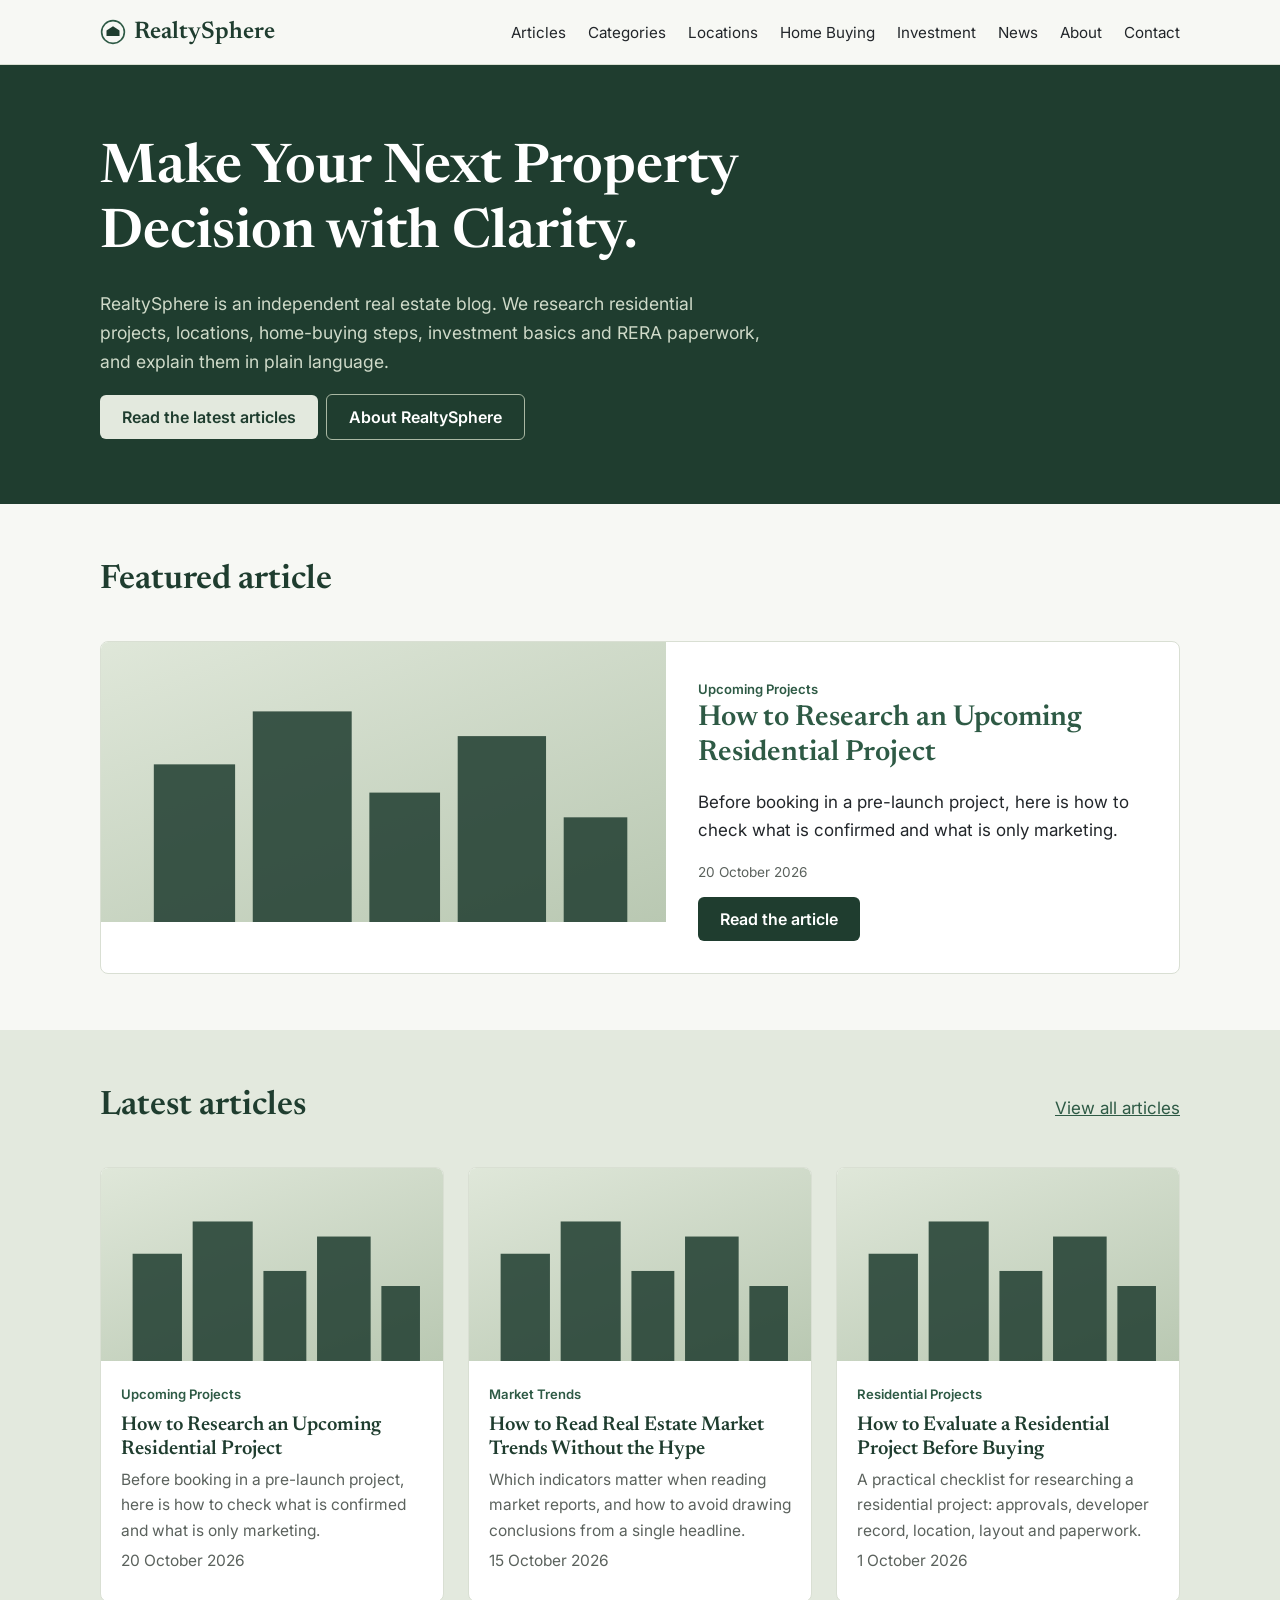
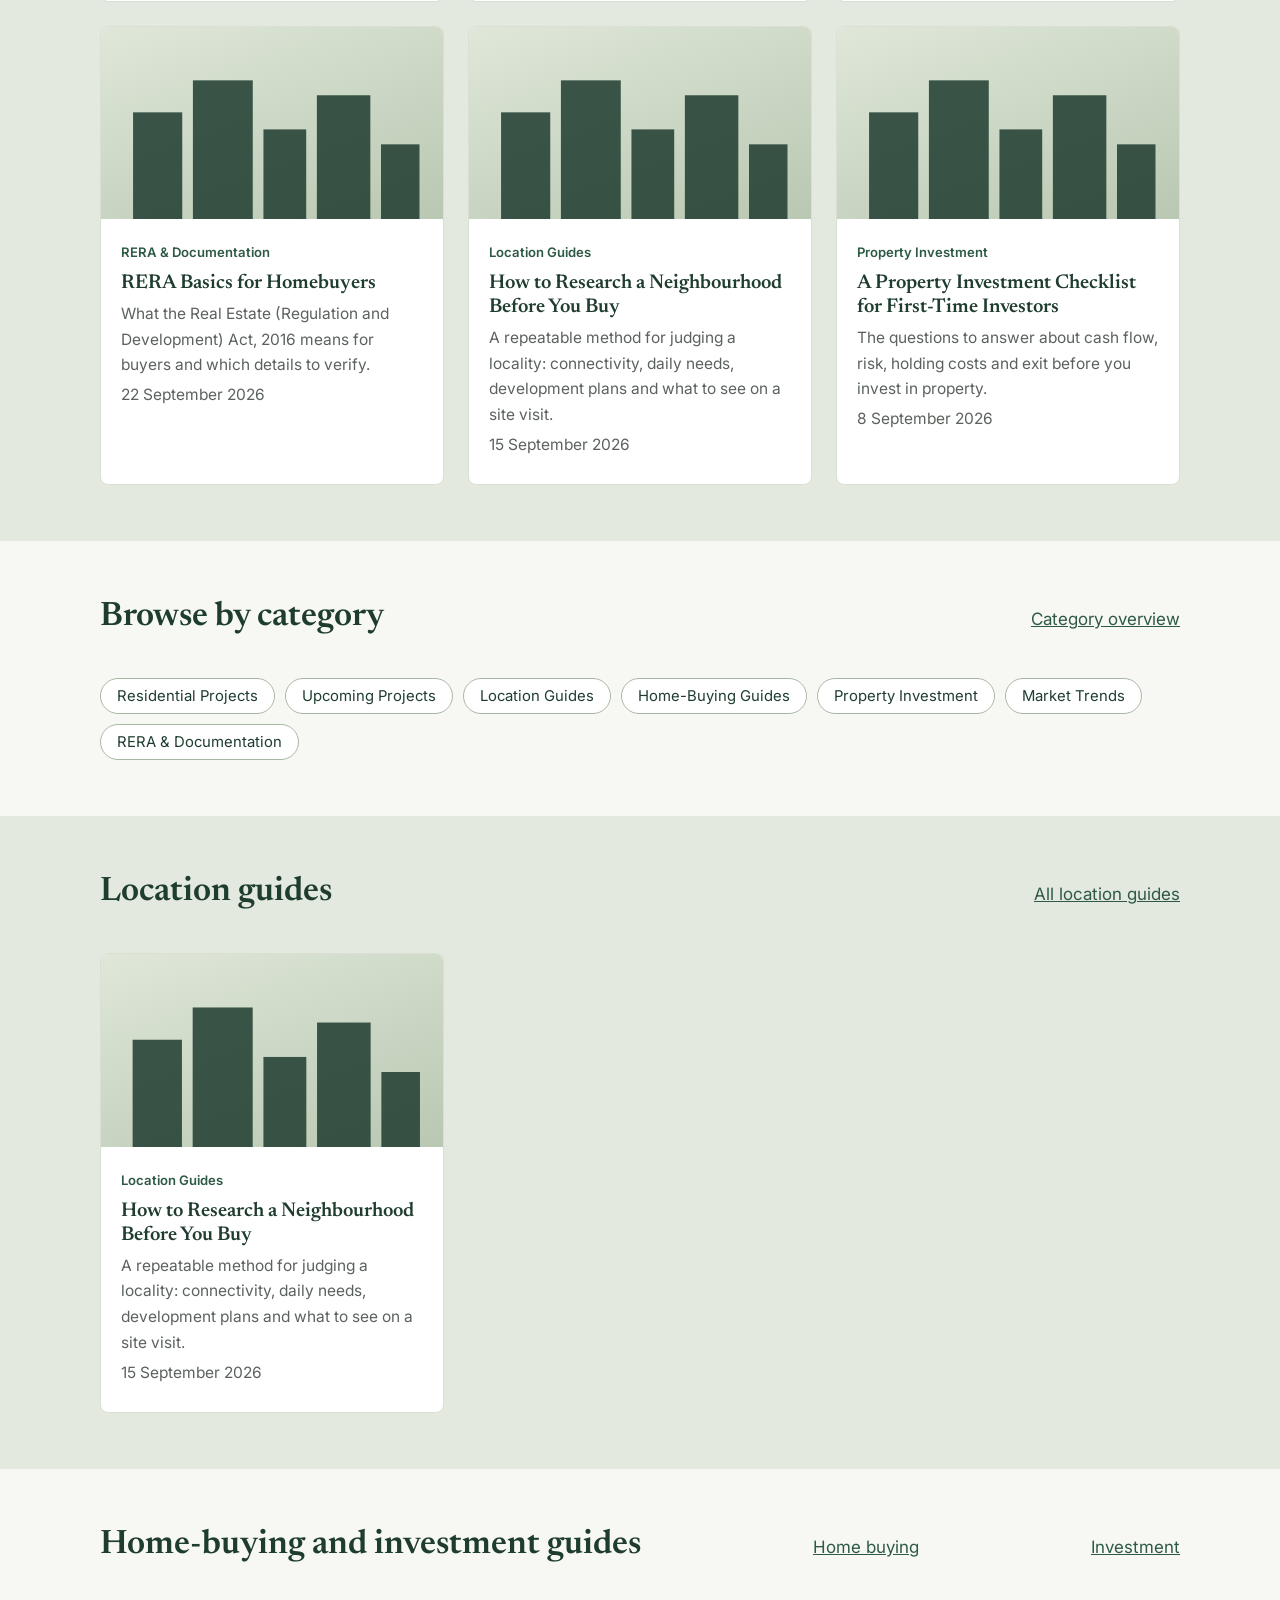
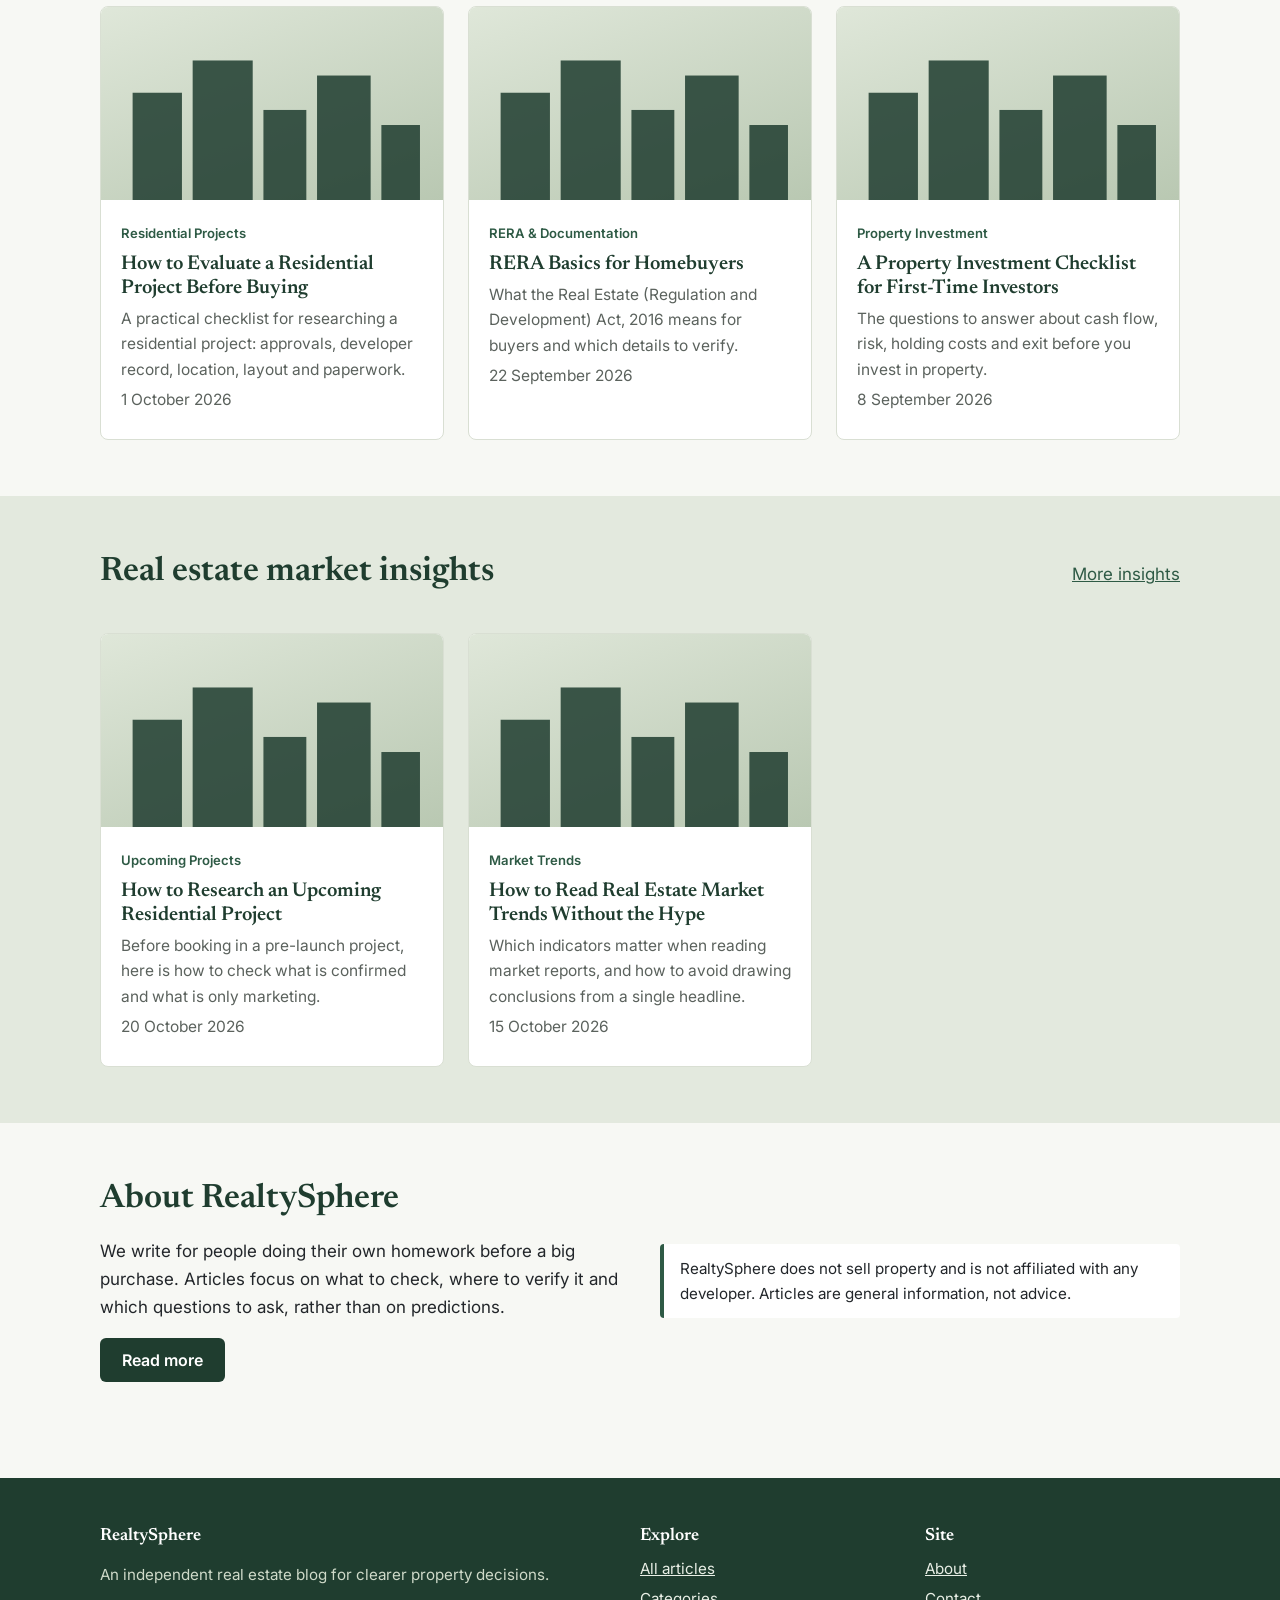
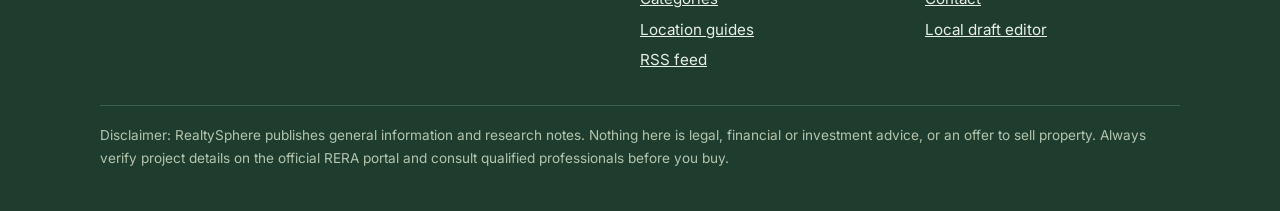
==== index.html @ 9bb6006e "Add files via upload" ====
<!DOCTYPE html>
<html lang="en"><head><meta charset="utf-8"><meta name="viewport" content="width=device-width,initial-scale=1">
<title>RealtySphere | Real Estate Research and Home-Buying Guides</title><meta name="description" content="Independent real estate blog on residential projects, location guides, home buying, property investment, market trends and RERA.">
<link rel="canonical" href="https://realtysphere.pages.dev/">
<meta property="og:site_name" content="RealtySphere"><meta property="og:title" content="RealtySphere | Real Estate Research and Home-Buying Guides"><meta property="og:description" content="Independent real estate blog on residential projects, location guides, home buying, property investment, market trends and RERA."><meta property="og:type" content="website"><meta property="og:url" content="https://realtysphere.pages.dev/">
<link rel="alternate" type="application/rss+xml" title="RealtySphere" href="feed.xml">
<link rel="preconnect" href="https://fonts.googleapis.com"><link rel="preconnect" href="https://fonts.gstatic.com" crossorigin>
<link rel="stylesheet" href="https://fonts.googleapis.com/css2?family=Inter:wght@400;600&family=Newsreader:ital,wght@0,400;0,600;1,400&display=swap">
<link rel="stylesheet" href="assets/css/style.css"><script type="application/ld+json">{"@context": "https://schema.org", "@type": "Organization", "name": "RealtySphere", "url": "https://realtysphere.pages.dev"}</script></head>
<body><a class="skip" href="#main">Skip to content</a>
<header class="site-header"><div class="wrap"><a class="logo" href="index.html"><svg viewBox="0 0 32 32" aria-hidden="true"><circle cx="16" cy="16" r="14" fill="none" stroke="#2e5a45" stroke-width="2"/><path d="M8 21V14l8-5 8 5v7z" fill="#1f3d2f"/></svg>RealtySphere</a>
<button class="menu-btn" aria-expanded="false" aria-controls="nav">Menu</button><nav id="nav" aria-label="Main"><ul><li><a href="blogs.html">Articles</a></li><li><a href="categories.html">Categories</a></li><li><a href="locations.html">Locations</a></li><li><a href="home-buying.html">Home Buying</a></li><li><a href="investment.html">Investment</a></li><li><a href="news.html">News</a></li><li><a href="about.html">About</a></li><li><a href="contact.html">Contact</a></li></ul></nav></div></header>
<main id="main"><section class="hero"><div class="wrap"><h1>Make Your Next Property Decision with Clarity.</h1>
<p>RealtySphere is an independent real estate blog. We research residential projects, locations, home-buying steps, investment basics and RERA paperwork, and explain them in plain language.</p>
<a class="btn" href="blogs.html">Read the latest articles</a><a class="btn ghost" href="about.html">About RealtySphere</a></div></section>
<section class="block"><div class="wrap"><div class="sec-head"><h2>Featured article</h2></div><div data-render="featured"></div></div></section>
<section class="block alt"><div class="wrap"><div class="sec-head"><h2>Latest articles</h2><a href="blogs.html">View all articles</a></div><div class="grid" data-render="cards" data-count="6"></div></div></section>
<section class="block"><div class="wrap"><div class="sec-head"><h2>Browse by category</h2><a href="categories.html">Category overview</a></div><div class="chips" data-render="chips"></div></div></section>
<section class="block alt"><div class="wrap"><div class="sec-head"><h2>Location guides</h2><a href="locations.html">All location guides</a></div><div class="grid" data-render="cards" data-count="3" data-cats="Location Guides"></div></div></section>
<section class="block"><div class="wrap"><div class="sec-head"><h2>Home-buying and investment guides</h2><a href="home-buying.html">Home buying</a> <a href="investment.html">Investment</a></div><div class="grid" data-render="cards" data-count="3" data-cats="Home-Buying Guides,Property Investment,RERA & Documentation,Residential Projects"></div></div></section>
<section class="block alt"><div class="wrap"><div class="sec-head"><h2>Real estate market insights</h2><a href="news.html">More insights</a></div><div class="grid" data-render="cards" data-count="3" data-cats="Market Trends,Upcoming Projects"></div></div></section>
<section class="block"><div class="wrap two"><div><h2>About RealtySphere</h2><p>We write for people doing their own homework before a big purchase. Articles focus on what to check, where to verify it and which questions to ask, rather than on predictions.</p><a class="btn dark" href="about.html">Read more</a></div>
<div class="note">RealtySphere does not sell property and is not affiliated with any developer. Articles are general information, not advice.</div></div></section></main>
<footer><div class="wrap"><div class="fgrid"><div><h2>RealtySphere</h2><p>An independent real estate blog for clearer property decisions.</p></div>
<div><h2>Explore</h2><ul><li><a href="blogs.html">All articles</a></li><li><a href="categories.html">Categories</a></li><li><a href="locations.html">Location guides</a></li><li><a href="feed.xml">RSS feed</a></li></ul></div>
<div><h2>Site</h2><ul><li><a href="about.html">About</a></li><li><a href="contact.html">Contact</a></li><li><a href="admin.html">Local draft editor</a></li></ul></div></div>
<p class="disc">Disclaimer: RealtySphere publishes general information and research notes. Nothing here is legal, financial or investment advice, or an offer to sell property. Always verify project details on the official RERA portal and consult qualified professionals before you buy.</p></div></footer>
<script src="assets/js/blogs.js"></script><script src="assets/js/main.js"></script></body></html>
---- assets/css/style.css ----
/* RealtySphere styles. Colours are variables so you can retheme from one place. */
:root{--green:#1f3d2f;--green2:#2e5a45;--sage:#a9b8a3;--sage-l:#e3e9de;--paper:#f7f8f4;--white:#fff;--ink:#22262a;--mute:#5b625d;--line:#d9dfd3;
--serif:"Newsreader",Georgia,"Times New Roman",serif;--sans:"Inter",system-ui,-apple-system,"Segoe UI",Roboto,Arial,sans-serif;--max:1120px}
*{box-sizing:border-box}html{scroll-behavior:smooth}
body{margin:0;font:17px/1.65 var(--sans);color:var(--ink);background:var(--paper)}
img{max-width:100%;display:block}a{color:var(--green2)}a:hover{color:var(--green)}
:focus-visible{outline:3px solid var(--green2);outline-offset:2px}
.wrap{max-width:var(--max);margin:0 auto;padding:0 20px}
.skip{position:absolute;left:-999px}.skip:focus{left:10px;top:10px;background:#fff;padding:8px;z-index:99}
h1,h2,h3{font-family:var(--serif);color:var(--green);line-height:1.2;font-weight:600;margin:0 0 .5em}
h1{font-size:clamp(2.1rem,5vw,3.4rem)}h2{font-size:clamp(1.6rem,3vw,2.1rem)}h3{font-size:1.25rem}
/* header */
.site-header{position:sticky;top:0;z-index:20;background:rgba(247,248,244,.97);border-bottom:1px solid var(--line)}
.site-header .wrap{display:flex;align-items:center;justify-content:space-between;min-height:64px}
.logo{font:600 1.5rem var(--serif);color:var(--green);text-decoration:none;display:flex;gap:.5rem;align-items:center}
.logo svg{width:26px;height:26px}
nav ul{list-style:none;display:flex;gap:22px;margin:0;padding:0}
nav a{text-decoration:none;color:var(--ink);font-size:.95rem;padding:6px 0;border-bottom:2px solid transparent}
nav a:hover,nav a[aria-current]{border-color:var(--green2)}
.menu-btn{display:none;background:none;border:1px solid var(--line);border-radius:6px;padding:8px 12px;font:inherit;color:var(--green)}
@media(max-width:820px){.menu-btn{display:block}nav{display:none;position:absolute;left:0;right:0;top:64px;background:var(--paper);border-bottom:1px solid var(--line);padding:10px 20px}
nav.open{display:block}nav ul{flex-direction:column;gap:4px}nav a{display:block;padding:10px 0}}
/* hero */
.hero{background:var(--green);color:#e9efe6;padding:72px 0 64px}
.hero h1{color:#fff;max-width:14em;margin-bottom:.4em}.hero p{max-width:38em;font-size:1.1rem;color:#cfdac9}
.btn{display:inline-block;background:var(--sage-l);color:var(--green);padding:12px 22px;border-radius:6px;text-decoration:none;font:600 1rem var(--sans);border:0;cursor:pointer}
.btn:hover{background:#fff;color:var(--green)}.btn.dark{background:var(--green);color:#fff}.btn.dark:hover{background:var(--green2);color:#fff}
.btn.ghost{background:none;border:1px solid var(--sage);color:#fff;margin-left:8px}
section.block{padding:56px 0}section.alt{background:var(--sage-l)}
.sec-head{display:flex;justify-content:space-between;align-items:baseline;gap:16px;margin-bottom:24px;flex-wrap:wrap}
.sec-head p{margin:0;color:var(--mute)}
/* cards */
.grid{display:grid;gap:24px;grid-template-columns:repeat(auto-fill,minmax(280px,1fr))}
.card{background:var(--white);border:1px solid var(--line);border-radius:8px;overflow:hidden;display:flex;flex-direction:column}
.card .body{padding:18px 20px 22px}.card h3{margin:.3em 0}.card h3 a{color:var(--green);text-decoration:none}
.card h3 a:hover{text-decoration:underline}.card p{margin:.3em 0;color:var(--mute);font-size:.97rem}
.meta{font-size:.85rem;color:var(--mute)}.tag{font-size:.82rem;font-weight:600;color:var(--green2);text-decoration:none}
.media{aspect-ratio:16/9;background:var(--sage-l);overflow:hidden}.media img{width:100%;height:100%;object-fit:cover}
/* fallback when an image is missing: a drawn skyline, so no broken-image icon */
.media.ph{background:linear-gradient(160deg,#dfe7d9,#b9c8b2);position:relative}
.media.ph::after{content:"";position:absolute;inset:0;background:url("data:image/svg+xml,%3Csvg xmlns='http://www.w3.org/2000/svg' viewBox='0 0 320 180' preserveAspectRatio='xMidYMax slice'%3E%3Cg fill='%231f3d2f' fill-opacity='.85'%3E%3Crect x='30' y='80' width='46' height='100'/%3E%3Crect x='86' y='50' width='56' height='130'/%3E%3Crect x='152' y='96' width='40' height='84'/%3E%3Crect x='202' y='64' width='50' height='116'/%3E%3Crect x='262' y='110' width='36' height='70'/%3E%3C/g%3E%3C/svg%3E") center/cover no-repeat}
.feature{display:grid;grid-template-columns:1.1fr 1fr;background:var(--white);border:1px solid var(--line);border-radius:8px;overflow:hidden}
.feature .media{aspect-ratio:auto;min-height:280px}.feature .body{padding:32px}
@media(max-width:760px){.feature{grid-template-columns:1fr}}
.chips{display:flex;flex-wrap:wrap;gap:10px}
.chip{border:1px solid var(--sage);background:var(--white);color:var(--green);padding:8px 16px;border-radius:99px;text-decoration:none;font:.93rem var(--sans);cursor:pointer}
.chip:hover,.chip[aria-pressed=true]{background:var(--green);color:#fff;border-color:var(--green)}
.two{display:grid;grid-template-columns:1fr 1fr;gap:40px;align-items:center}@media(max-width:760px){.two{grid-template-columns:1fr}}
.tools{display:flex;gap:14px;flex-wrap:wrap;margin-bottom:24px;align-items:center}
.tools input{flex:1;min-width:220px;padding:12px 14px;border:1px solid var(--sage);border-radius:6px;font:inherit;background:#fff}
.more{text-align:center;margin-top:30px}.empty{color:var(--mute);padding:20px 0}
.page-head{background:var(--sage-l);padding:44px 0 36px;border-bottom:1px solid var(--line)}.page-head p{max-width:40em;color:var(--mute);margin:0}
/* article */
.crumbs{font-size:.88rem;color:var(--mute);padding:18px 0}.crumbs a{color:var(--mute)}
.art{max-width:720px;margin:0 auto;padding:0 20px 40px}
.art-head h1{font-size:clamp(2rem,4.5vw,2.9rem)}.lede{font:1.3rem/1.5 var(--serif);color:var(--mute)}
.art .media{margin:24px 0;border-radius:8px}
.toc{background:var(--sage-l);border-radius:8px;padding:16px 22px;margin:24px 0}.toc strong{font-family:var(--serif);color:var(--green)}
.toc ol{margin:.5em 0 0;padding-left:1.2em}.toc li{margin:.2em 0}.toc .sub{margin-left:1em;list-style:circle}
.prose{font-family:var(--serif);font-size:1.15rem;line-height:1.75}.prose h2{margin-top:1.8em}.prose h3{margin-top:1.4em}
.prose h2,.prose h3{scroll-margin-top:80px}.prose table{width:100%;border-collapse:collapse;font:.95rem var(--sans);margin:1.2em 0;display:block;overflow-x:auto}
.prose th,.prose td{border:1px solid var(--line);padding:9px 12px;text-align:left}.prose th{background:var(--sage-l)}
.prose blockquote{margin:1.4em 0;padding:.2em 1.2em;border-left:4px solid var(--sage);color:var(--mute);font-style:italic}
.share{display:flex;gap:8px;flex-wrap:wrap;margin:28px 0;align-items:center}.share a,.share button{font:.9rem var(--sans);padding:7px 14px;border:1px solid var(--sage);background:#fff;border-radius:6px;color:var(--green);text-decoration:none;cursor:pointer}
.note{background:#fff;border-left:4px solid var(--green2);padding:12px 16px;border-radius:4px;font-size:.95rem}
/* forms */
form label{display:block;font-weight:600;margin:16px 0 6px;font-size:.95rem}
form input,form select,form textarea{width:100%;padding:11px 12px;border:1px solid var(--sage);border-radius:6px;font:inherit;background:#fff}
form textarea{min-height:240px;font-family:ui-monospace,Consolas,monospace;font-size:.9rem}
.row{display:flex;gap:12px;flex-wrap:wrap;margin-top:18px}.warn{background:#fff6dc;border:1px solid #e3c96b;padding:14px 18px;border-radius:6px}
.drafts{list-style:none;padding:0}.drafts li{display:flex;justify-content:space-between;gap:10px;padding:8px 0;border-bottom:1px solid var(--line)}
/* footer */
footer{background:var(--green);color:#cfdac9;padding:48px 0 28px;margin-top:40px;font-size:.95rem}
footer a{color:#e9efe6}footer h2{color:#fff;font-size:1.1rem}footer ul{list-style:none;padding:0;margin:0}footer li{margin:.35em 0}
.fgrid{display:grid;gap:30px;grid-template-columns:2fr 1fr 1fr}@media(max-width:760px){.fgrid{grid-template-columns:1fr}}
.disc{border-top:1px solid #3d5e4d;margin-top:28px;padding-top:18px;font-size:.85rem;color:#b4c4ae}
@media(prefers-reduced-motion:reduce){html{scroll-behavior:auto}}
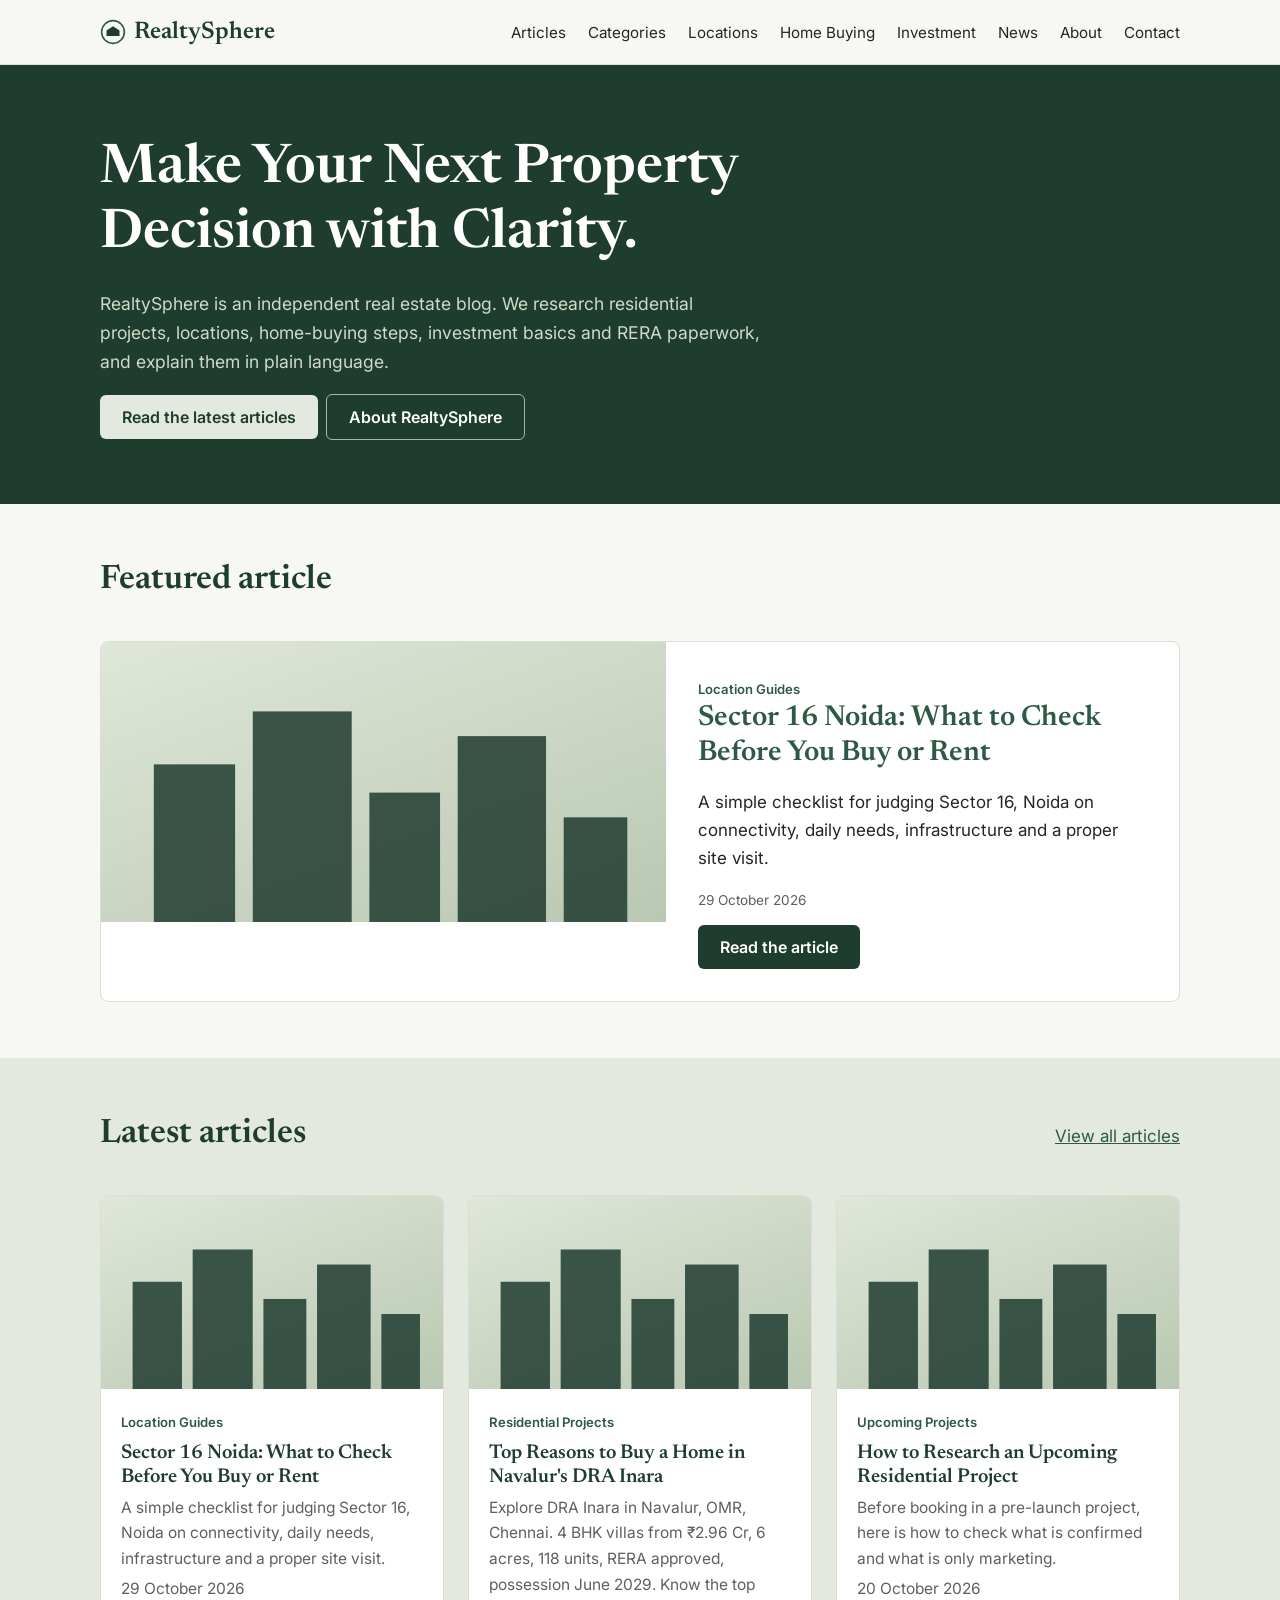
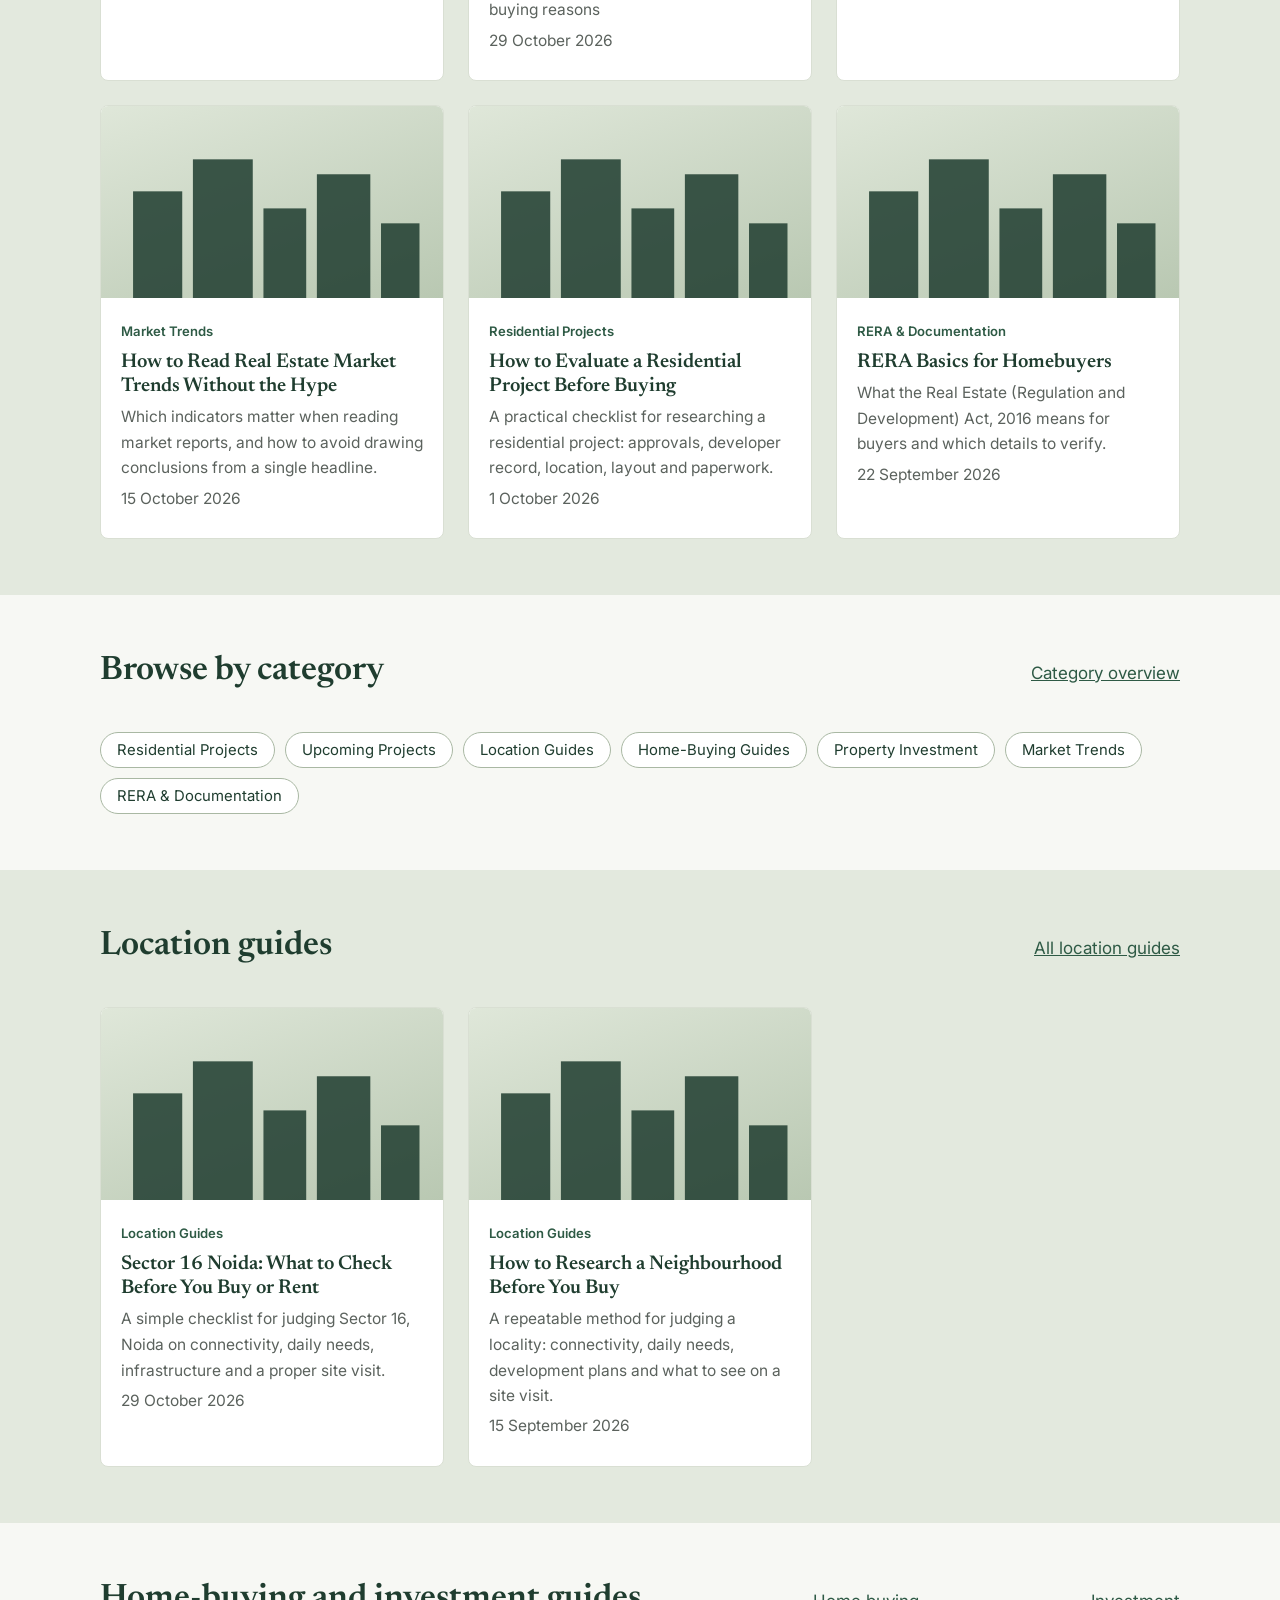
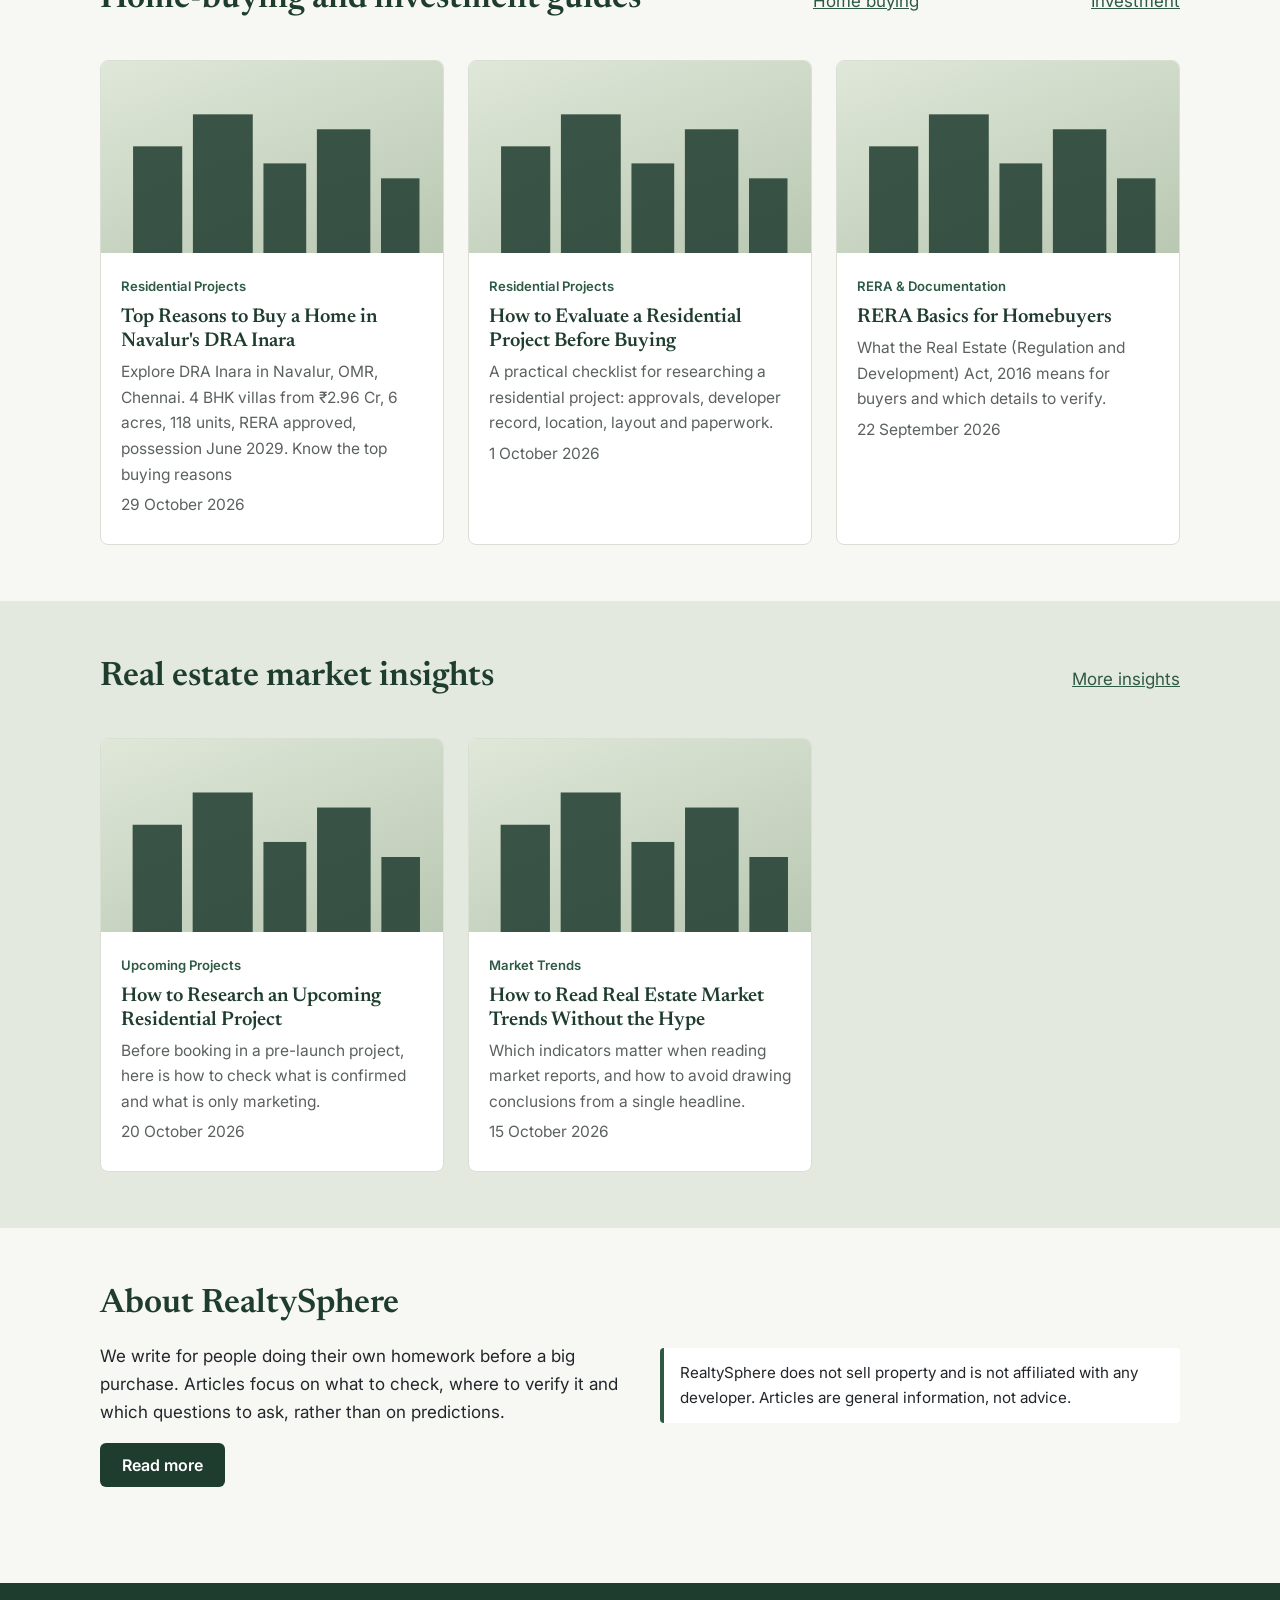
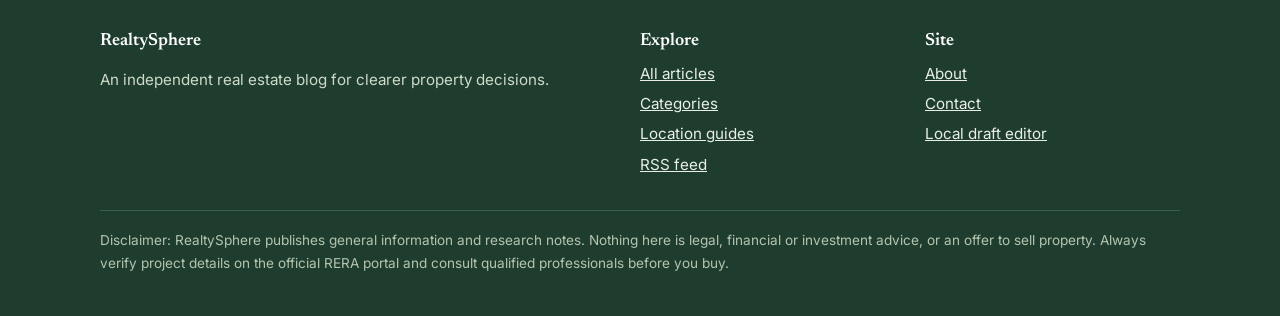
==== commit dae534bc: "Update index.html" ====
--- a/index.html
+++ b/index.html
@@ -1,5 +1,6 @@
 <!DOCTYPE html>
 <html lang="en"><head><meta charset="utf-8"><meta name="viewport" content="width=device-width,initial-scale=1">
+  <meta name="google-site-verification" content="vqsx9k1cKOZuXE7QYZSGNEJyNpMLejz9sxlql6EF-hY" />
 <title>RealtySphere | Real Estate Research and Home-Buying Guides</title><meta name="description" content="Independent real estate blog on residential projects, location guides, home buying, property investment, market trends and RERA.">
 <link rel="canonical" href="https://realtysphere.pages.dev/">
 <meta property="og:site_name" content="RealtySphere"><meta property="og:title" content="RealtySphere | Real Estate Research and Home-Buying Guides"><meta property="og:description" content="Independent real estate blog on residential projects, location guides, home buying, property investment, market trends and RERA."><meta property="og:type" content="website"><meta property="og:url" content="https://realtysphere.pages.dev/">
@@ -25,4 +26,4 @@
 <div><h2>Explore</h2><ul><li><a href="blogs.html">All articles</a></li><li><a href="categories.html">Categories</a></li><li><a href="locations.html">Location guides</a></li><li><a href="feed.xml">RSS feed</a></li></ul></div>
 <div><h2>Site</h2><ul><li><a href="about.html">About</a></li><li><a href="contact.html">Contact</a></li><li><a href="admin.html">Local draft editor</a></li></ul></div></div>
 <p class="disc">Disclaimer: RealtySphere publishes general information and research notes. Nothing here is legal, financial or investment advice, or an offer to sell property. Always verify project details on the official RERA portal and consult qualified professionals before you buy.</p></div></footer>
-<script src="assets/js/blogs.js"></script><script src="assets/js/main.js"></script></body></html>+<script src="assets/js/blogs.js"></script><script src="assets/js/main.js"></script></body></html>
